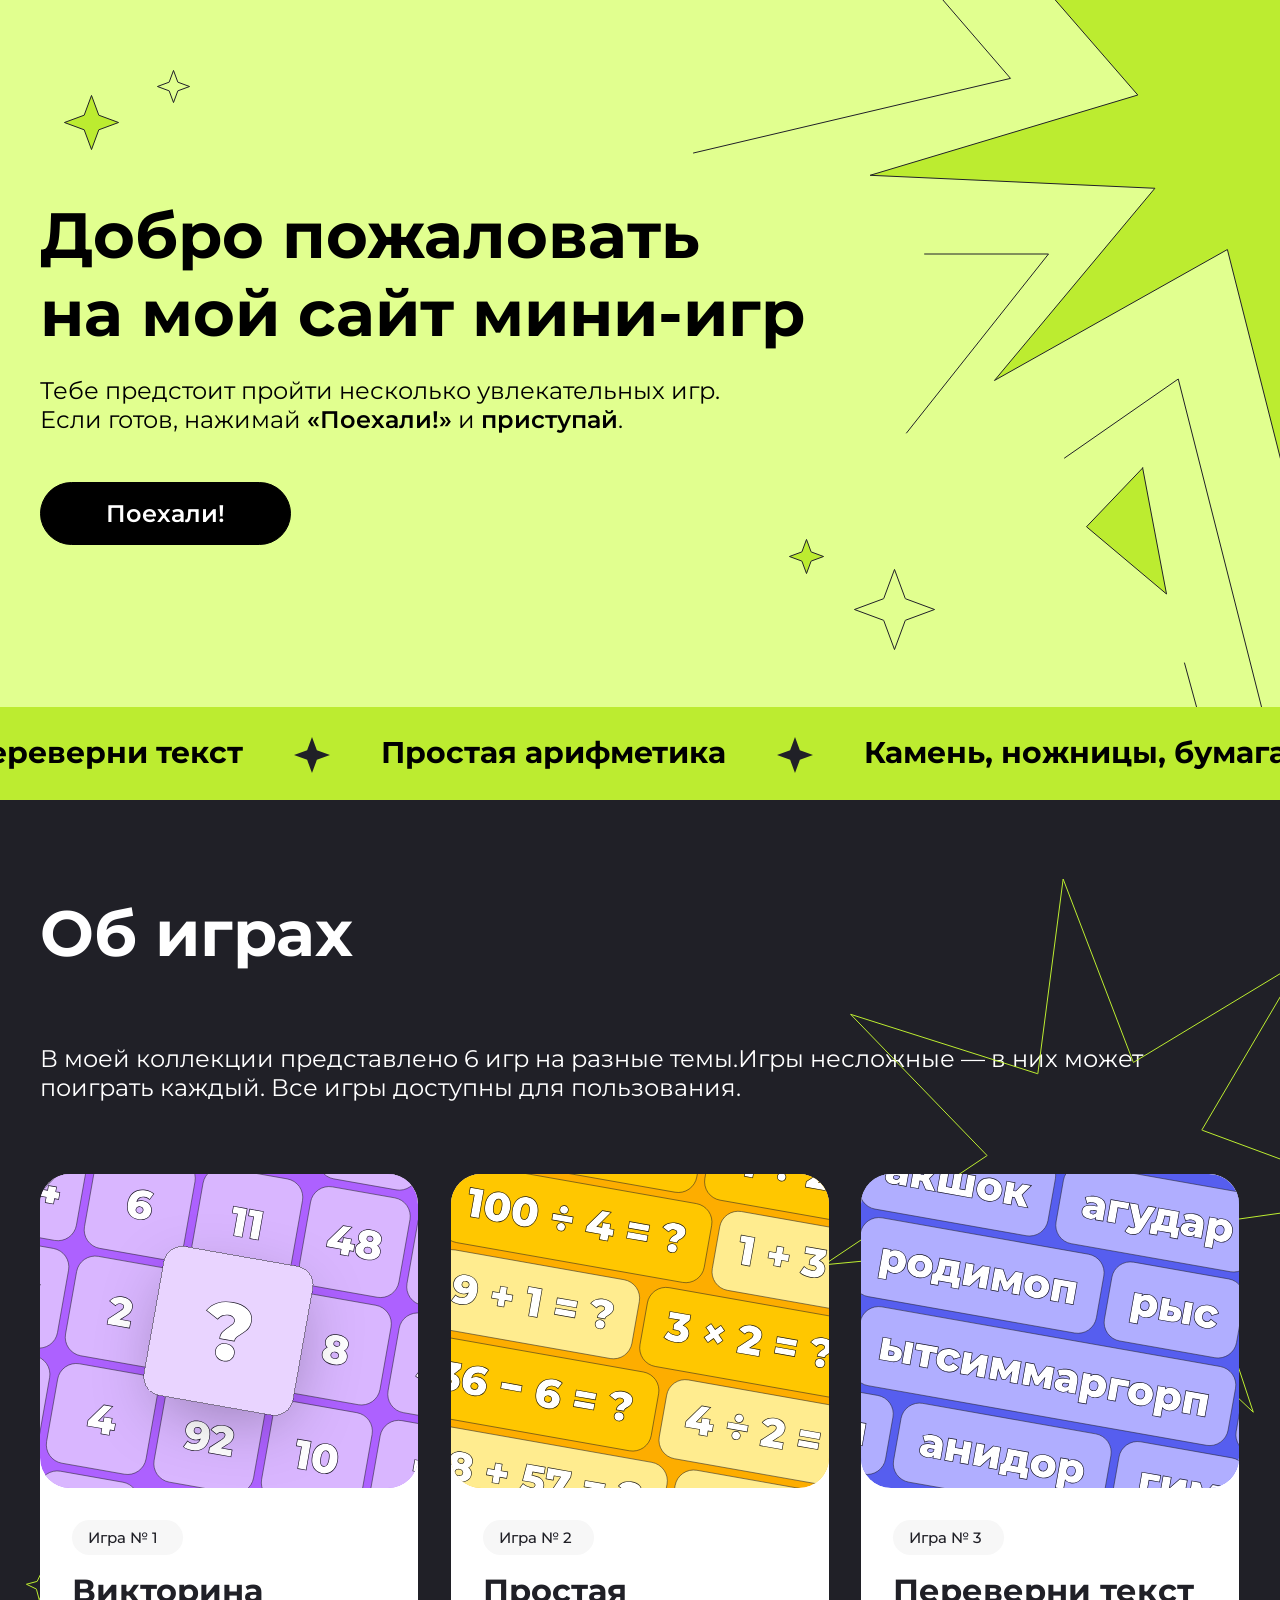
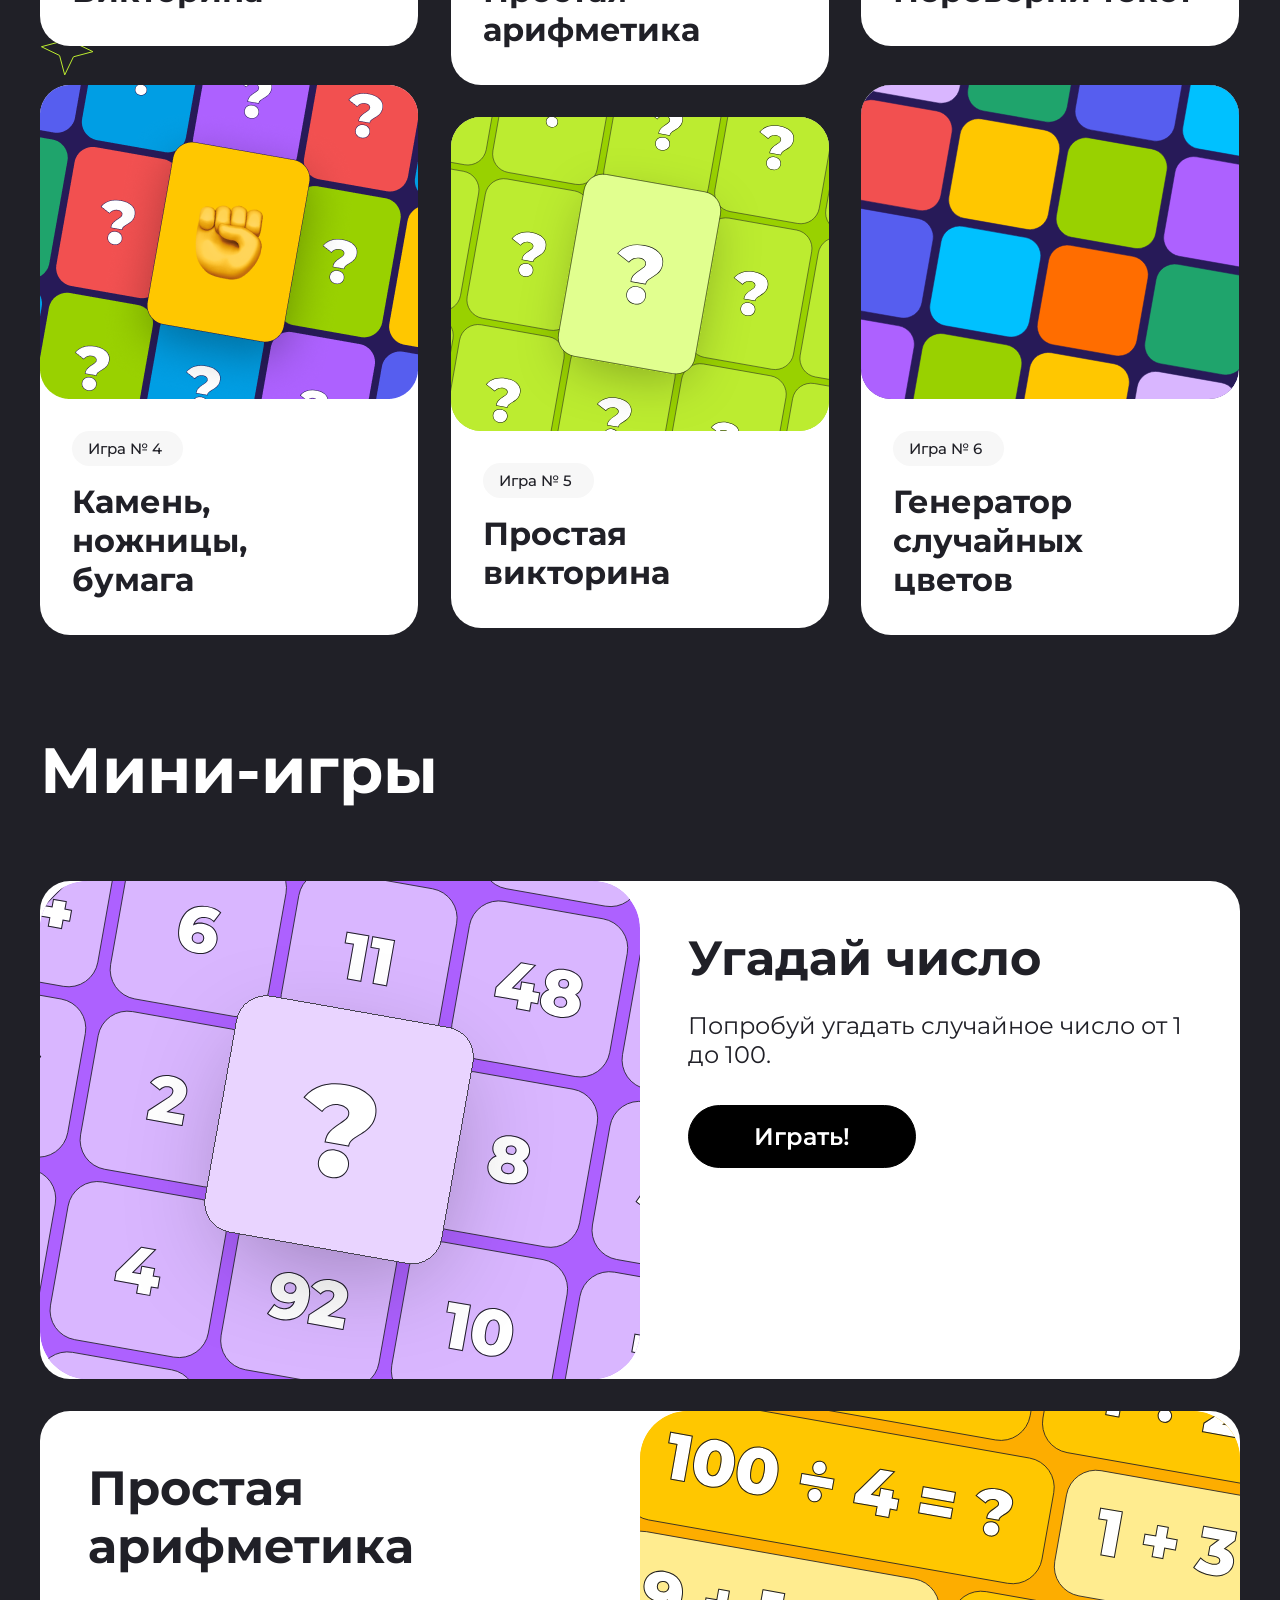
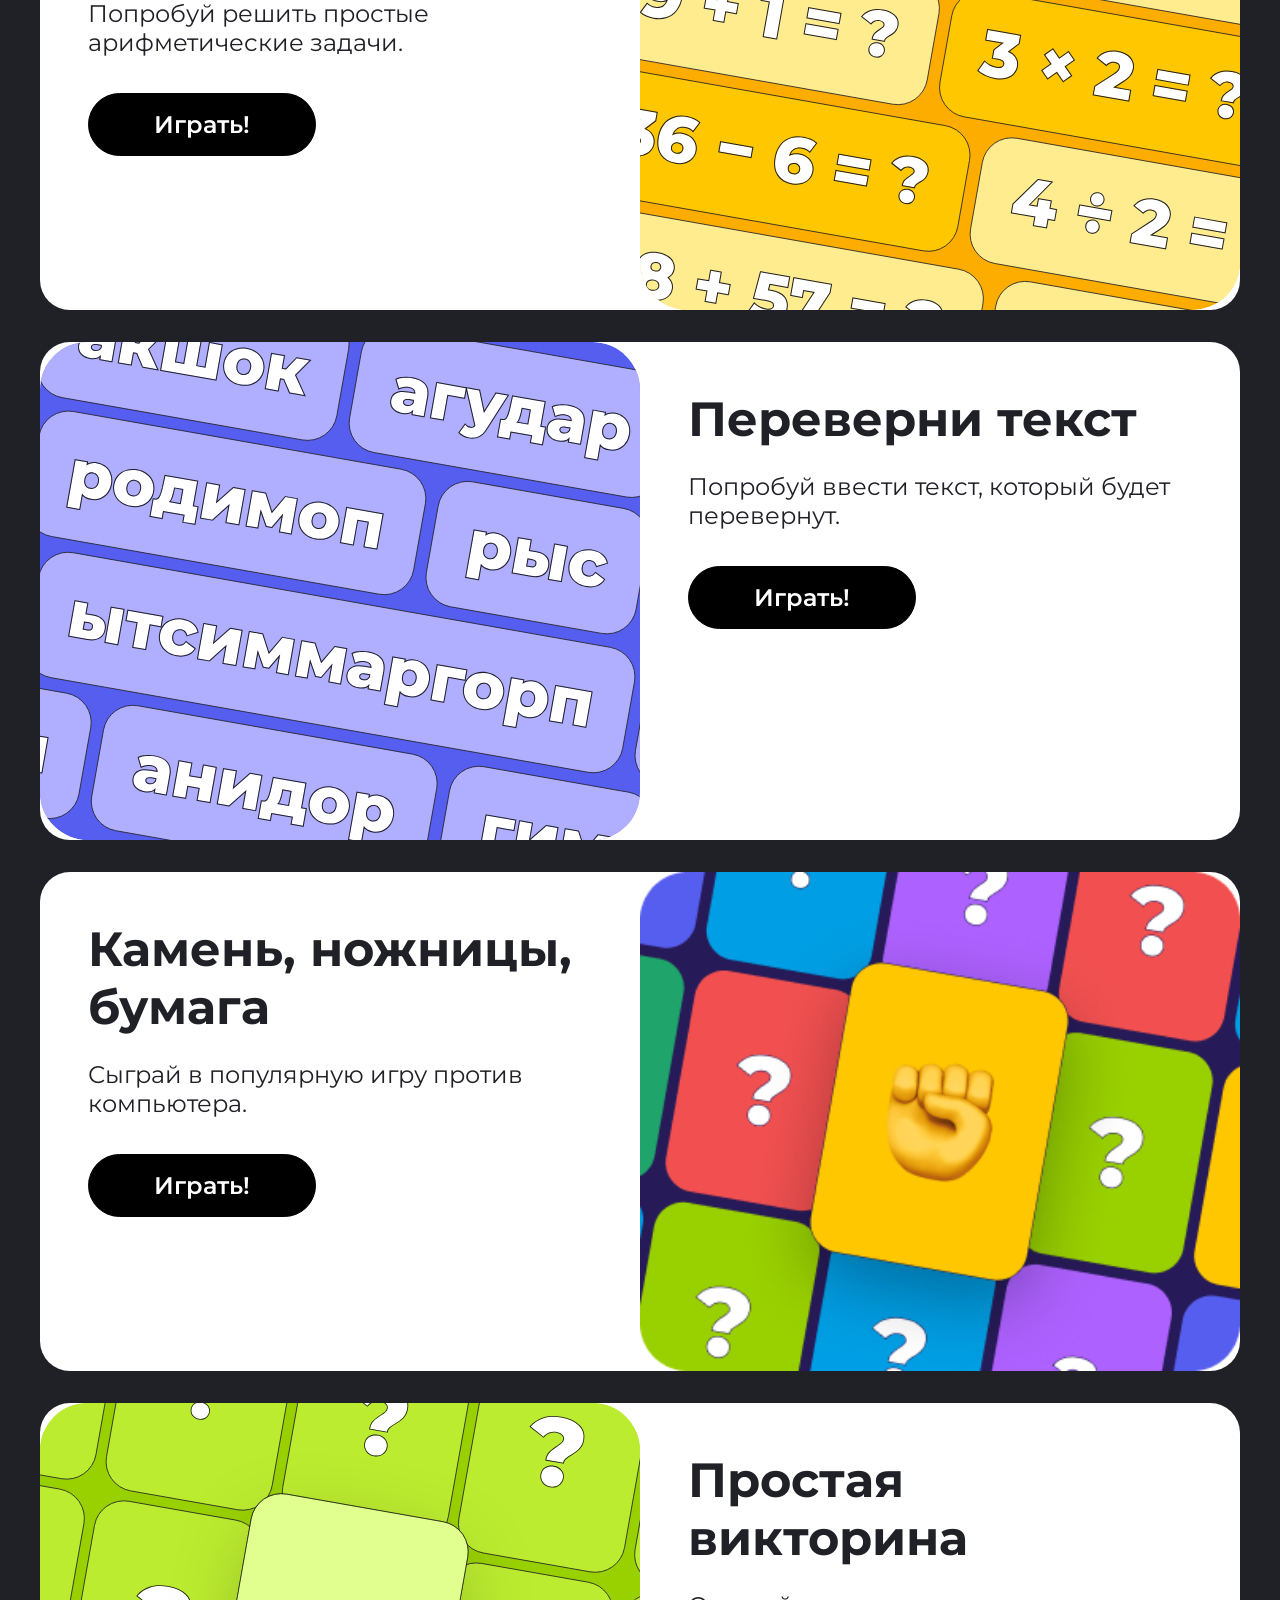
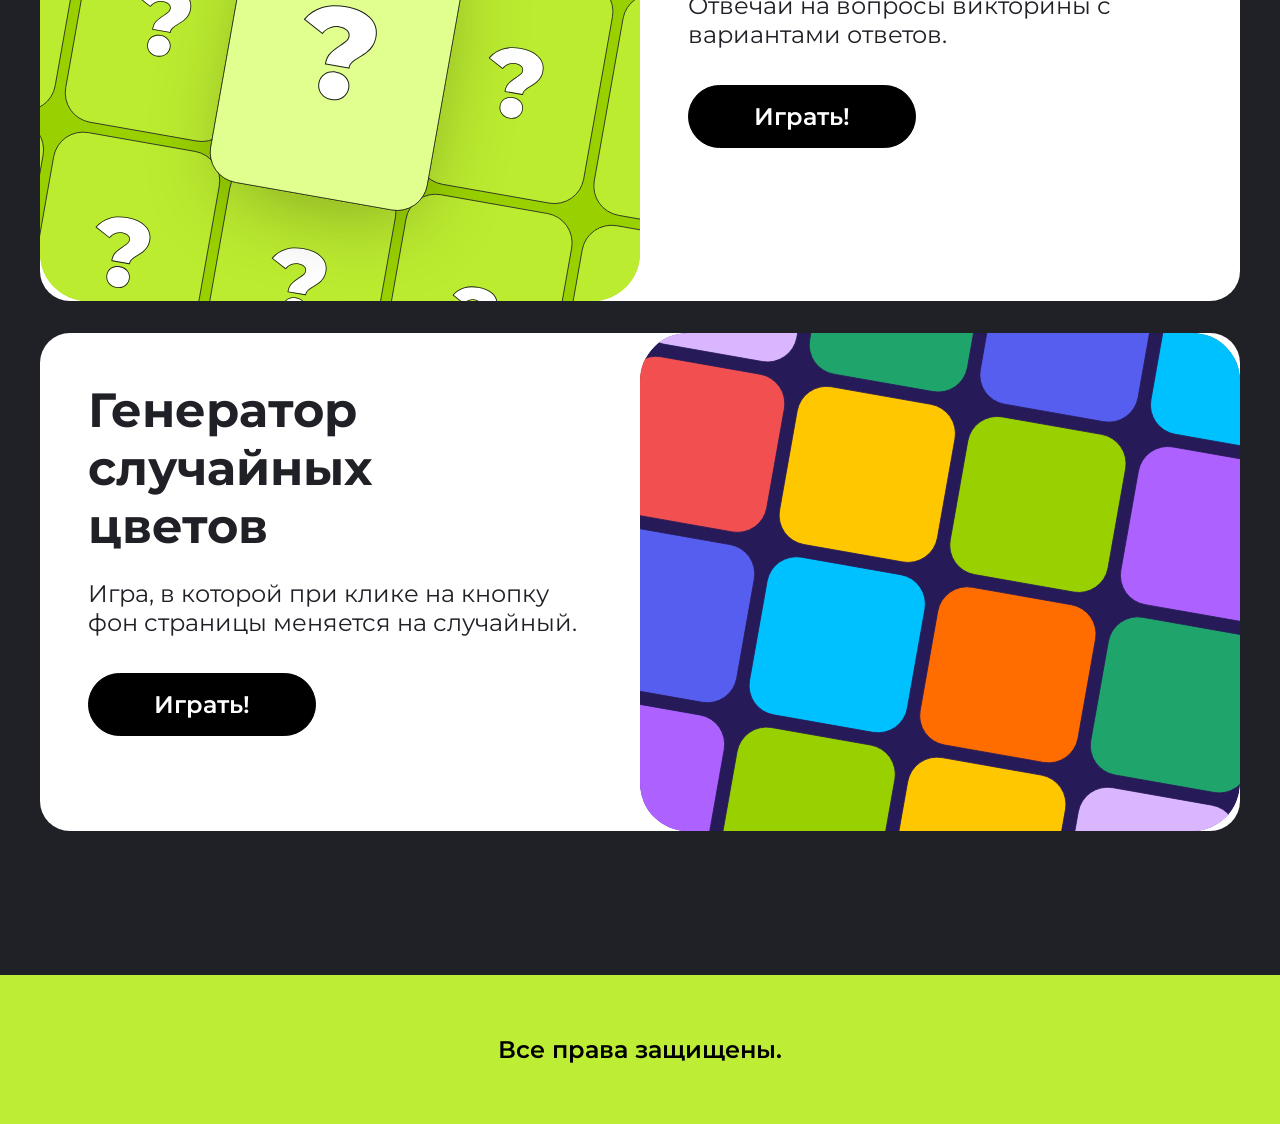
==== index.html @ 06494342 "Добавил изменения" ====
<!DOCTYPE html>
<html lang="ru">
<head>
    <meta charset="UTF-8">
    <meta name="viewport" content="width=device-width, initial-scale=1.0">
    <link rel="stylesheet" href="style.css">
    <link rel="preconnect" href="https://fonts.googleapis.com">
    <link rel="preconnect" href="https://fonts.gstatic.com" crossorigin>
    <link href="https://fonts.googleapis.com/css2?family=Montserrat:ital,wght@0,100..900;1,100..900&display=swap" rel="stylesheet">
    <title>mini-games</title>
</head>
<body>
    <header class="header center">
        <h1 class="header__title">Добро пожаловать <br>на мой сайт мини-игр</h1>
        <p class="header__subtitle">Тебе предстоит пройти несколько увлекательных игр. <br>Если готов, нажимай <span class="span600">«Поехали!»</span> и <span class="span600">приступай</span>.</p>
        <a href="#about-games-section" class="header__button">Поехали!</a>

         <div class="header__ticker">
            <span class="header__ticker-track">Викторина</span>
            <span class="header__ticker-track">угадай число</span>
            <span class="header__ticker-track">Переверни текст</span>
            <span class="header__ticker-track">Простая арифметика</span>
            <span class="header__ticker-track">Камень, ножницы, бумага</span>
            <span class="header__ticker-track">Генератор случайных цветов</span>
         </div>

        <div class="header__vectors">
            <img src="images/vector-0.svg" class="header__vector-0" alt="vectors">
            <img src="images/Star-2.svg" class="header__vector-2" alt="vectors">
            <img src="images/Star-5.svg" class="header__vector-5" alt="vectors">
            <img src="images/Star-4.svg" class="header__vector-4" alt="vectors">
            <img src="images/Star-3.svg" class="header__vector-3" alt="vectors">
            <img src="images/Vector-mob.svg" class="header__vector-mob" alt="vector">
        </div>
    </header>
    <section class="about-games center" id="about-games-section">
        <div class="about-games__intro">
            <h2 class="about-games__title">Об играх</h2>
            <p class="about-games__description">В моей коллекции представлено 6 игр на разные темы.Игры несложные — в них может поиграть каждый. Все игры доступны для пользования.</p>
        </div>
            <div class="about-games__grid">
        
            <a href="#game-1" class="about-games__item">
                <img src="images/game-1.svg" alt="Викторина">
                <h3 class="about-games__name">Викторина</h3>
                <p class="about-games__number">Игра № 1</p>
            </a>
            <a href="#game-2" class="about-games__item">
                <img src="images/game-2.svg" alt="Угадай число">
                <h3 class="about-games__name">Простая арифметика</h3>
                <p class="about-games__number">Игра № 2</p>
            </a>
            <a href="#game-3" class="about-games__item">
                <img src="images/game-3.svg" alt="Переверни текст">
                <h3 class="about-games__name">Переверни текст</h3>
                <p class="about-games__number">Игра № 3</p>
            </a>
            <a href="#game-4" class="about-games__item">
                <img src="images/game-4.png" alt="Простая арифметика">
                <h3 class="about-games__name">Камень,<br> ножницы,<br> бумага</h3>
                <p class="about-games__number">Игра № 4</p>
            </a>
            <a href="#game-5" class="about-games__item">
                <img src="images/game-5.svg" alt="Камень, ножницы, бумага">
                <h3 class="about-games__name">Простая <br>викторина</h3>
                <p class="about-games__number">Игра № 5</p>
            </a>
            <a href="#game-6" class="about-games__item">
                <img src="images/game-6.svg" alt="Генератор случайных цветов">
                <h3 class="about-games__name">Генератор случайных <br>цветов</h3>
                <p class="about-games__number">Игра № 6</p>
            </a>
        </div>
        <img src="images/Star-1.svg" class="about-games__vector-1" alt="vector">
        <img src="images/Star-12.svg" class="about-games__vector-12" alt="vector">
        <img src="images/Star-11.svg" class="about-games__vector-11" alt="vector">
    </section>
    <section class="mini-games center">
            <h2 class="mini-games__title">Мини-игры</h2>
            <div class="mini-games__container">
                <div class="mini-games__item" id="game-1">
                    <img src="images/game-1.svg" alt="угадай число" class="mini-games__img">
                    <div class="mini-games__info-block">
                        <h2 class="mini-games__name">Угадай число</h2>
                        <p class="mini-games__description">Попробуй угадать случайное число от 1 до 100.</p>
                        <a href="#" class="mini-games__link">Играть!</a>
                    </div>
                </div>
                <div class="mini-games__item" id="game-2">
                    <img src="images/game-2.svg" alt="Простая арифметика" class="mini-games__img">
                    <div class="mini-games__info-block">
                        <h2 class="mini-games__name">Простая арифметика</h2>
                        <p class="mini-games__description">Попробуй решить простые арифметические задачи.</p>
                        <a href="#" class="mini-games__link">Играть!</a>
                    </div>
                </div>
                <div class="mini-games__item" id="game-3">
                    <img src="images/game-3.svg" alt="Переверни текст" class="mini-games__img">
                    <div class="mini-games__info-block">
                        <h2 class="mini-games__name">Переверни текст</h2>
                        <p class="mini-games__description">Попробуй ввести текст, который будет перевернут.</p>
                        <a href="#" class="mini-games__link">Играть!</a>
                    </div>
                </div>
                <div class="mini-games__item" id="game-4">
                    <img src="images/game-4.png" alt="Камень, ножницы, бумага" class="mini-games__img">
                    <div class="mini-games__info-block">
                        <h2 class="mini-games__name">Камень, ножницы, бумага</h2>
                        <p class="mini-games__description">Сыграй в популярную игру против компьютера.</p>
                        <a href="#" class="mini-games__link">Играть!</a>
                    </div>
                </div>
                <div class="mini-games__item" id="game-5">
                    <img src="images/game-5.svg" alt="Простая викторина" class="mini-games__img">
                    <div class="mini-games__info-block">
                        <h2 class="mini-games__name">Простая викторина</h2>
                        <p class="mini-games__description">Отвечай на вопросы викторины с вариантами ответов.</p>
                        <a href="#" class="mini-games__link">Играть!</a>
                    </div>
                </div>
                <div class="mini-games__item" id="game-6">
                    <img src="images/game-6.svg" alt="Генератор случайных цветов" class="mini-games__img">
                    <div class="mini-games__info-block">
                        <h2 class="mini-games__name">Генератор случайных <br>цветов</h2>
                        <p class="mini-games__description">Игра, в которой при клике на кнопку фон страницы меняется на случайный.</p>
                        <a href="#" class="mini-games__link">Играть!</a>
                    </div>
                </div>
            </div>
    </section>
    <footer class="footer">  
        <p class="footer__copyright">Все права защищены.</p>
    </footer>
    <script src="hw-3.js"></script>
</body>
</html>
---- style.css ----
* {
  margin: 0;
  padding: 0;
  box-sizing: border-box;
}

html {
  scroll-behavior: smooth;
}

body {
  font-family: "Montserrat", sans-serif;
}

.span600 {
  font-weight: 600;
}

.center {
  padding-left: calc(50% - 600px);
  padding-right: calc(50% - 600px);
}

.header {
  background-color: #E1FF8F;
  position: relative;
  z-index: 0;
  height: 800px;
}
.header__title {
  font-size: 64px;
  font-weight: 700;
  padding-top: 196px;
}
.header__subtitle {
  font-size: 24px;
  font-weight: 400;
  padding-top: 24px;
}
.header__button {
  display: inline-block;
  background-color: #000000;
  color: #FFFFFF;
  font-size: 24px;
  font-weight: 600;
  padding: 16px 65px;
  border: #000000 solid 1px;
  border-radius: 60px;
  margin-top: 48px;
  margin-bottom: 156px;
  text-decoration: none;
  transition: all 0.3s ease;
}
.header__button:hover {
  background-color: #FFFFFF;
  color: #000000;
  cursor: pointer;
  border: 1px solid #000000;
}
.header__ticker {
  background-color: #BCEC30;
  width: 100%;
  display: flex;
  gap: 51px;
  flex-direction: row;
  justify-content: center;
  flex-wrap: nowrap;
  overflow: hidden;
  align-items: center;
  z-index: 2;
  position: absolute;
  bottom: 0;
  right: 0;
  left: 0;
}
.header__ticker-track {
  font-weight: 700;
  font-size: 30px;
  white-space: nowrap;
  align-items: center;
  padding-top: 27px;
  padding-bottom: 27px;
}
.header__ticker-track::after {
  content: "";
  display: inline-block;
  width: 36px;
  height: 36px;
  background: url(images/Star.svg) no-repeat;
  margin-left: 51px;
  vertical-align: middle;
}
.header__vector-0 {
  position: absolute;
  top: 0;
  right: 0;
  z-index: 1;
}
.header__vector-4 {
  position: absolute;
  top: 568px;
  right: 344px;
}
.header__vector-5 {
  position: absolute;
  top: 538px;
  right: 455px;
}
.header__vector-2 {
  position: absolute;
  top: 94px;
  left: 63px;
}
.header__vector-3 {
  position: absolute;
  top: 69px;
  left: 156px;
}
.header__vector-mob {
  display: none;
}

.about-games {
  background-color: #202027;
  padding-bottom: 96px;
  padding-top: 94px;
  position: relative;
  z-index: 1;
}
.about-games__intro {
  max-width: 1200px;
  margin: 0 auto;
}
.about-games__title {
  color: #FFFFFF;
  font-size: 64px;
  font-weight: 700;
  margin-bottom: 72px;
}
.about-games__description {
  font-size: 24px;
  font-weight: 400;
  color: #FFFFFF;
  margin-bottom: 72px;
}
.about-games__grid {
  display: grid;
  grid-template-columns: repeat(auto-fit, minmax(378px, 1fr));
  -moz-column-gap: 32px;
       column-gap: 32px;
  align-items: start;
  position: relative;
  z-index: 2;
  max-width: 1200px;
  margin: 0 auto;
}
.about-games__item {
  max-width: 378px;
  display: flex;
  gap: 16px;
  flex-direction: column;
  background-color: #FFFFFF;
  border-radius: 30px;
  transition: transform 0.3s ease, box-shadow 0.3s ease;
  text-decoration: none;
}
.about-games__item:hover {
  cursor: pointer;
  transform: scale(1.05);
  box-shadow: 0 10px 25px rgba(0, 0, 0, 0.15);
}
.about-games__item:nth-child(5) {
  margin-top: 32px;
}
.about-games__name {
  color: #202027;
  font-size: 32px;
  font-weight: 700;
  margin-bottom: 36px;
  order: 2;
  margin-left: 32px;
}
.about-games__number {
  color: #202027;
  display: inline-block;
  max-width: 111px;
  background-color: #F7F7F7;
  border-radius: 52px;
  font-size: 15px;
  font-weight: 500;
  padding: 8px 16px;
  margin-top: 16px;
  margin-left: 32px;
  margin-right: 32px;
  order: 1;
}
.about-games__vector-1 {
  position: absolute;
  top: 77px;
  right: 0;
  z-index: 1;
}
.about-games__vector-12 {
  position: absolute;
  top: 822px;
  left: 40px;
  z-index: 1;
}
.about-games__vector-11 {
  position: absolute;
  top: 770px;
  left: 25px;
  z-index: 1;
}

.mini-games {
  background-color: #202027;
  padding-bottom: 144px;
}
.mini-games__container {
  display: flex;
  flex-direction: column;
  gap: 32px;
}
.mini-games__title {
  color: #FFFFFF;
  font-size: 64px;
  font-weight: 700;
  padding-bottom: 72px;
}
.mini-games__item {
  display: flex;
  flex-direction: row;
  background-color: #FFFFFF;
  border-radius: 30px;
}
.mini-games__item:nth-child(2n) {
  flex-direction: row-reverse;
}
.mini-games__info-block {
  margin: 0 auto;
  width: 504px;
}
.mini-games__img {
  width: 600px;
}
.mini-games__name {
  font-size: 48px;
  font-weight: 700;
  color: #202027;
  padding-top: 48px;
}
.mini-games__description {
  font-size: 24px;
  font-weight: 400;
  color: #202027;
  padding-top: 24px;
  padding-bottom: 36px;
}
.mini-games__link {
  display: inline-block;
  background-color: #000000;
  color: #FFFFFF;
  font-size: 24px;
  font-weight: 600;
  padding: 16px 65px;
  border: #000000 solid 1px;
  border-radius: 60px;
  text-decoration: none;
  transition: all 0.3s ease;
}
.mini-games__link:hover {
  background-color: #FFFFFF;
  color: #000000;
  cursor: pointer;
  border: 1px solid #000000;
}

.footer {
  background-color: #BDED35;
}
.footer__copyright {
  font-size: 24px;
  font-weight: 600;
  color: #000000;
  padding: 60px 0;
  text-align: center;
}

@media (max-width: 768px) {
  .center {
    padding-left: calc(50% - 376px);
    padding-right: calc(50% - 376px);
  }
  .header {
    height: 700px;
    display: flex;
    flex-direction: column;
    justify-content: center;
    align-items: center;
  }
  .header__title {
    font-size: 40px;
    width: 262px;
    text-align: center;
    padding-top: 147px;
  }
  .header__subtitle {
    font-size: 16px;
    font-weight: 400;
    width: 296px;
    text-align: center;
  }
  .header__subtitle br {
    display: none;
  }
  .header__button {
    font-size: 16px;
    padding: 16px 103px;
    margin-top: 36px;
  }
  .header__vector-0 {
    display: none;
  }
  .header__vector-2 {
    width: 35px;
    height: 35px;
    top: 97px;
    left: 38px;
  }
  .header__vector-3 {
    width: 21px;
    height: 21px;
    top: 64px;
    left: 91px;
  }
  .header__vector-4 {
    width: 39px;
    height: 41px;
    top: 580px;
    right: 34px;
  }
  .header__vector-5 {
    width: 18px;
    height: 18px;
    top: 557px;
    right: 86px;
  }
  .header__vector-mob {
    top: 0;
    right: 0;
  }
  .header__ticker {
    gap: 27px;
  }
  .header__ticker-track {
    font-size: 16px;
    padding-top: 16px;
    padding-bottom: 16px;
  }
  .header__ticker-track::after {
    content: "";
    display: inline-block;
    width: 19px;
    height: 19px;
    background: url(images/star-mb.svg) no-repeat;
    margin-left: 27px;
    vertical-align: middle;
  }
  .about-games {
    display: none;
  }
  .mini-games__title {
    font-size: 40px;
    padding-top: 48px;
    padding-bottom: 48px;
    padding-left: 16px;
  }
  .mini-games__container {
    padding-left: 16px;
  }
  .mini-games__item {
    max-width: 343px;
    display: flex;
    flex-direction: column;
    align-items: center;
    gap: 24px;
  }
  .mini-games__item:nth-child(2n) {
    flex-direction: column;
  }
  .mini-games__info-block {
    width: 284px;
  }
  .mini-games__img {
    flex: none;
    width: 343px;
  }
  .mini-games__name {
    font-size: 32px;
    padding-top: 29px;
    font-weight: 700;
  }
  .mini-games__description {
    font-size: 16px;
    padding-top: 16px;
    padding-bottom: 32px;
  }
  .mini-games__link {
    padding: 16px 110px;
    font-size: 16px;
    font-weight: 600;
    margin-bottom: 32px;
  }
  .footer__copyright {
    font-size: 16px;
    padding: 40px 0;
  }
}/*# sourceMappingURL=style.css.map */
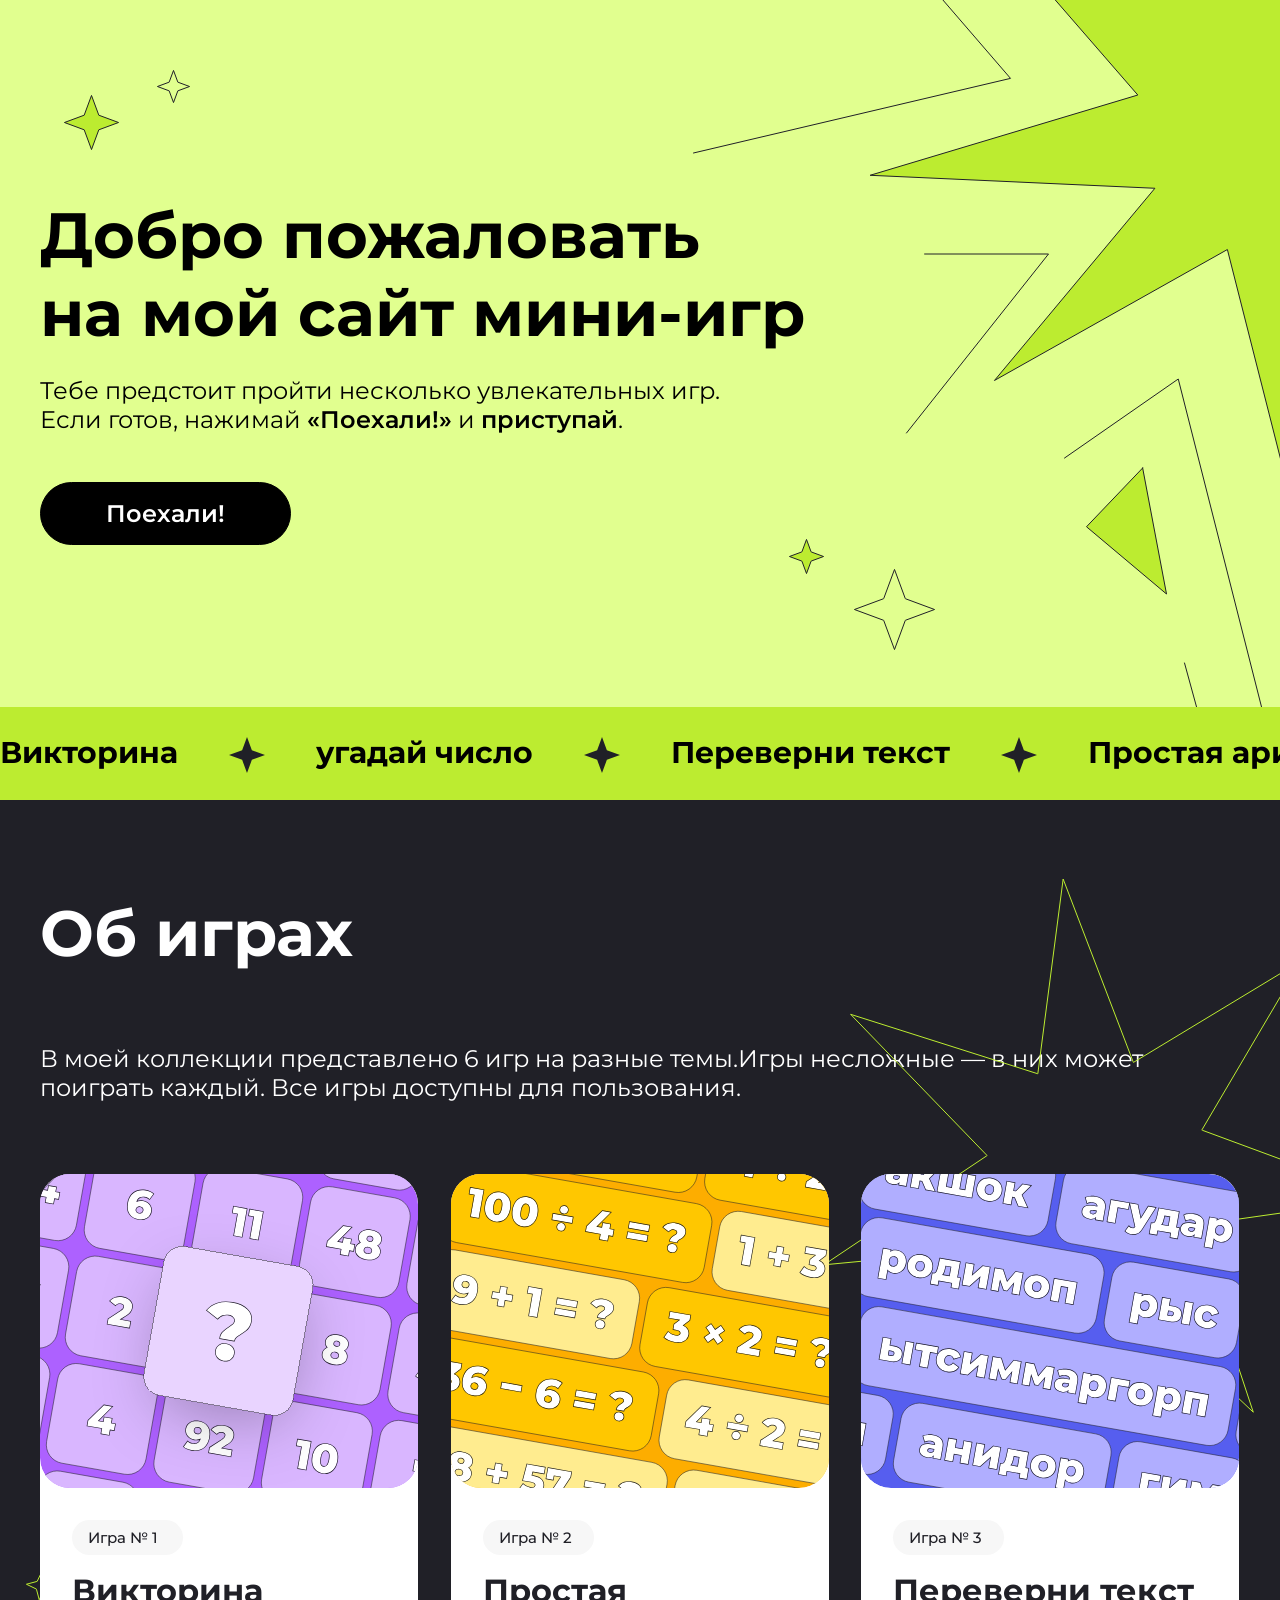
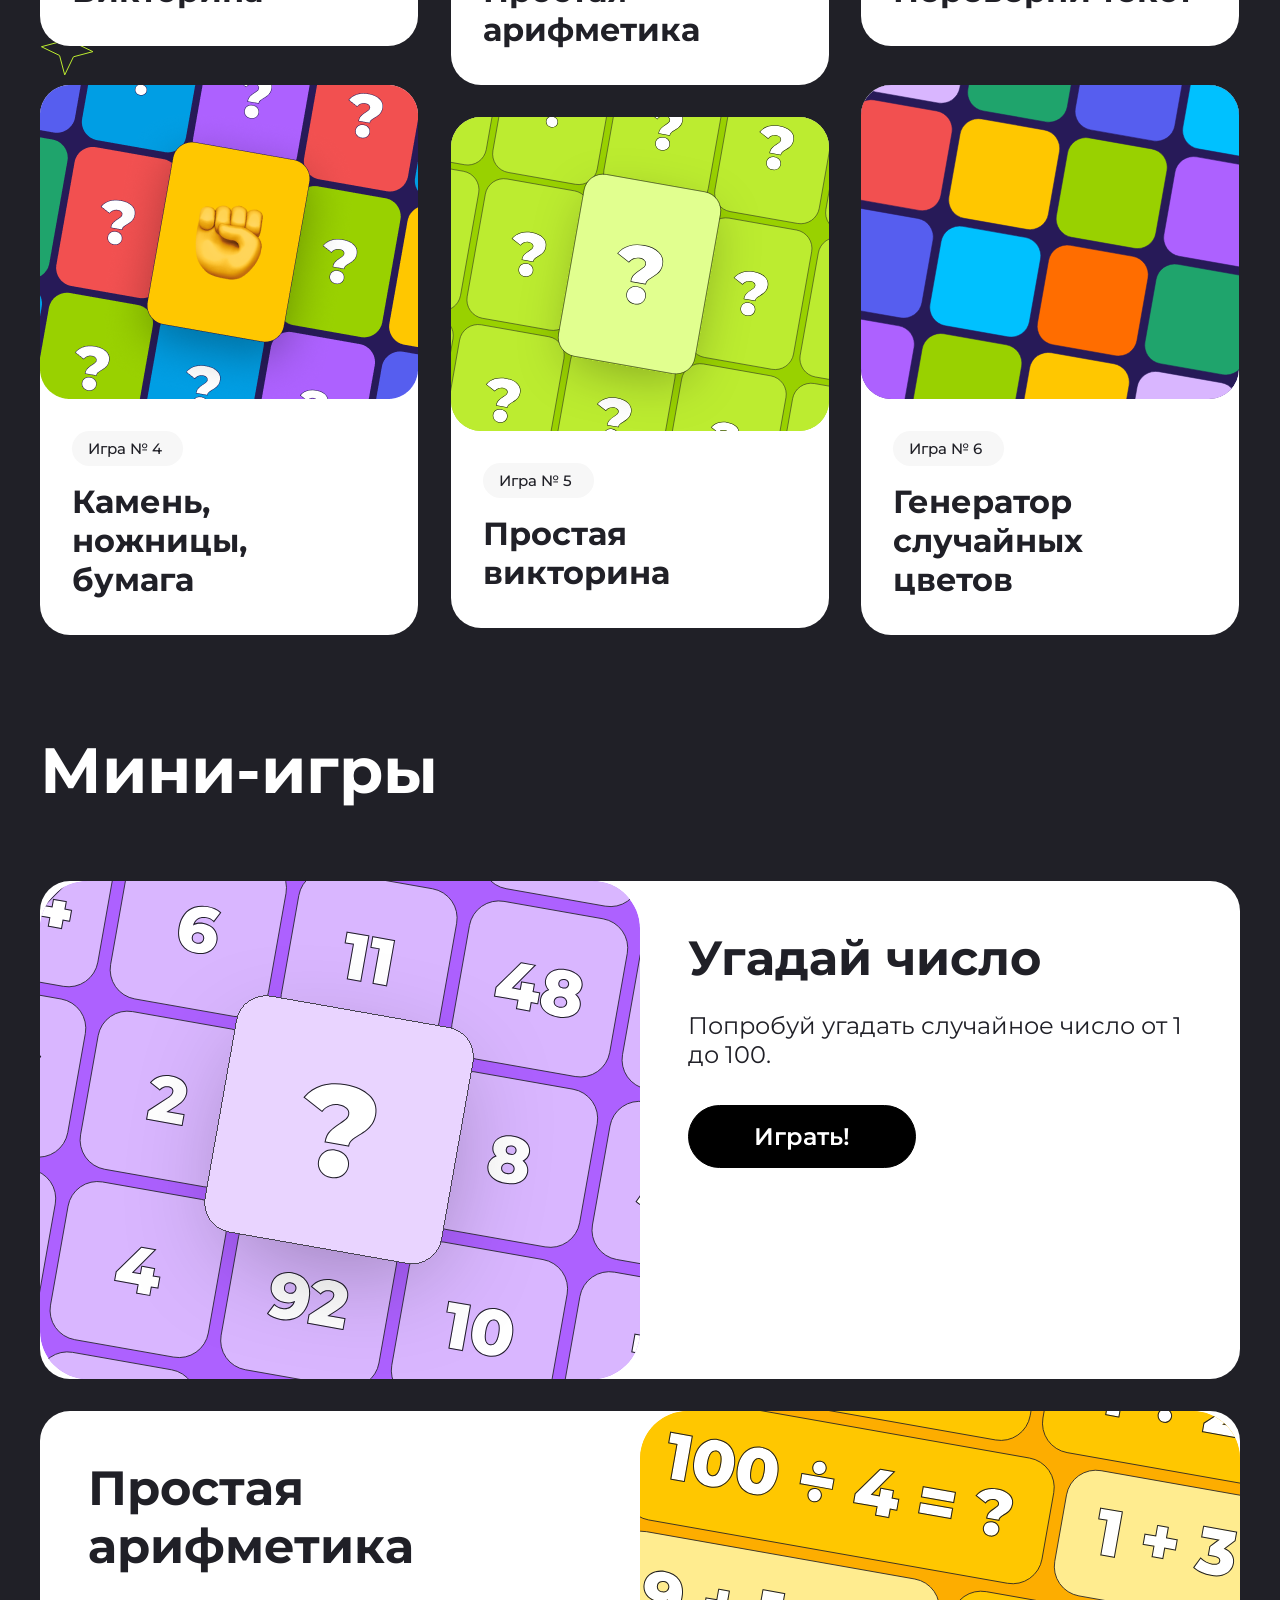
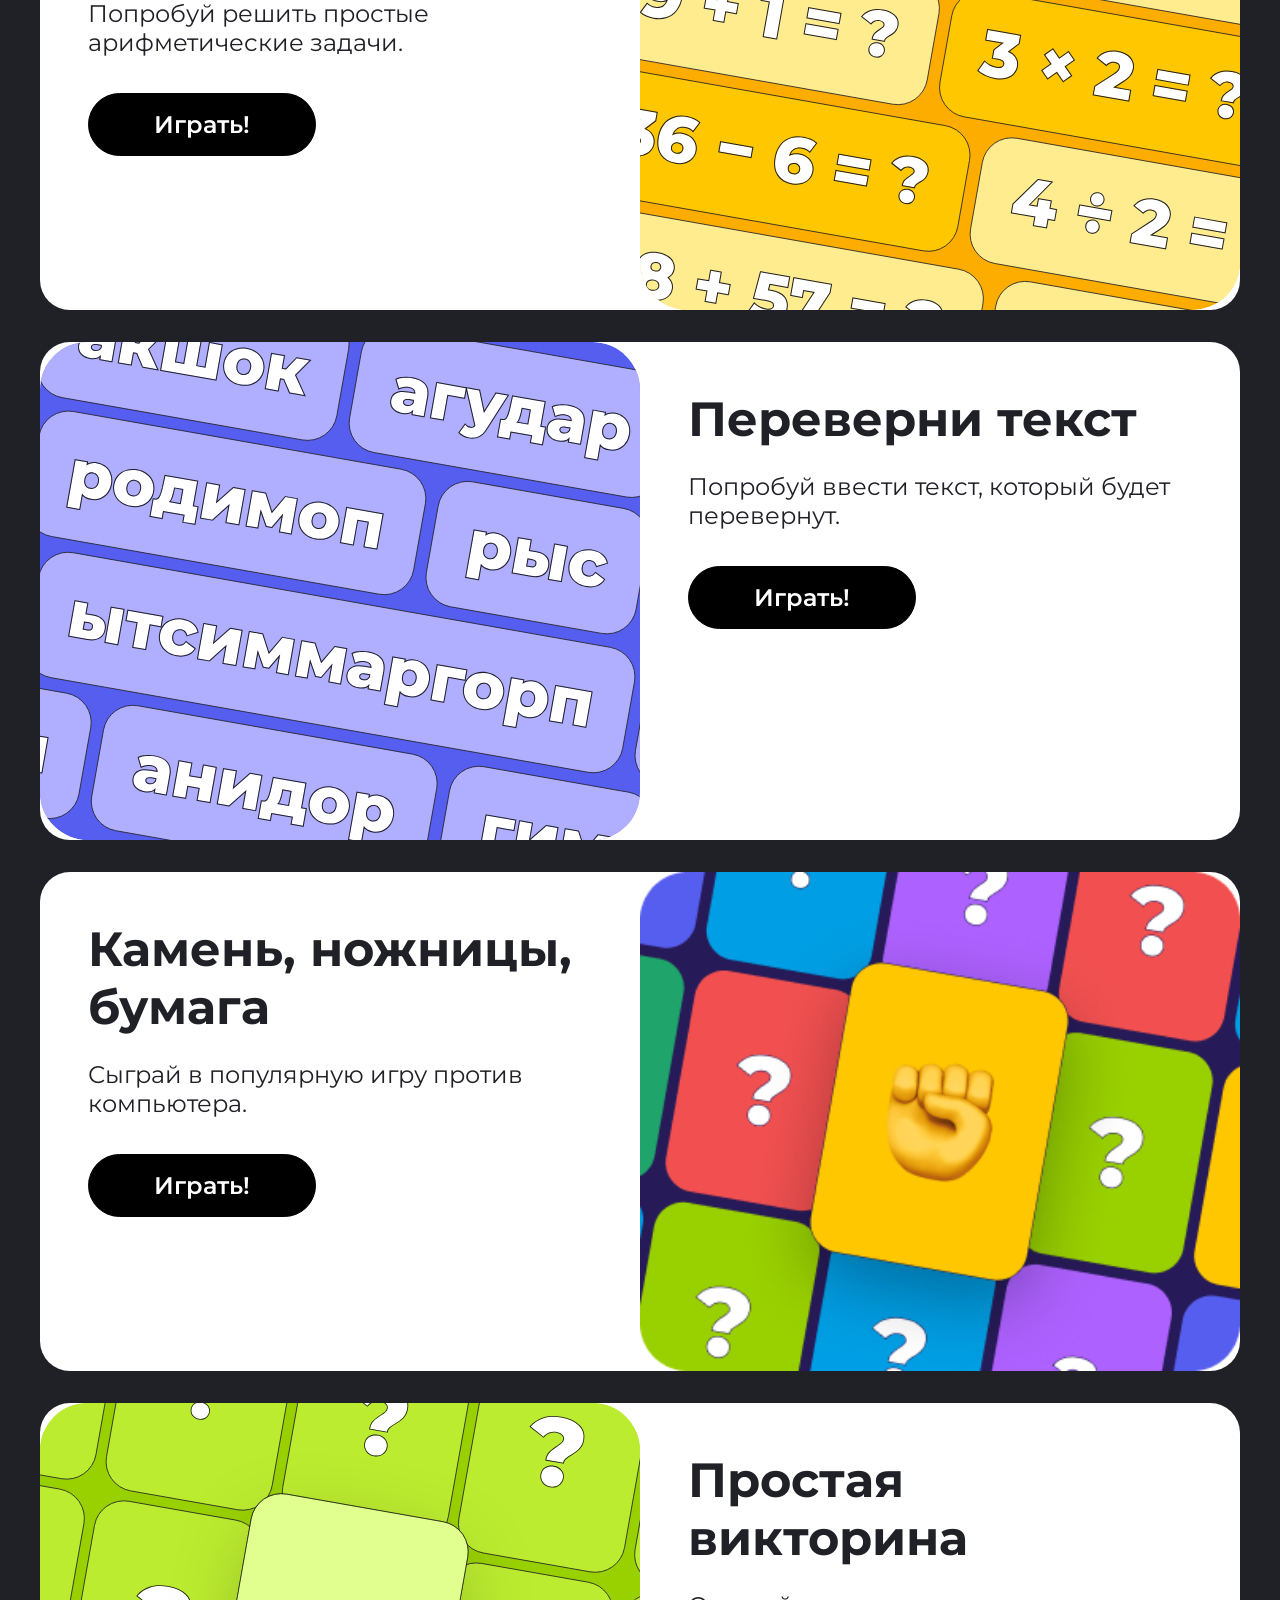
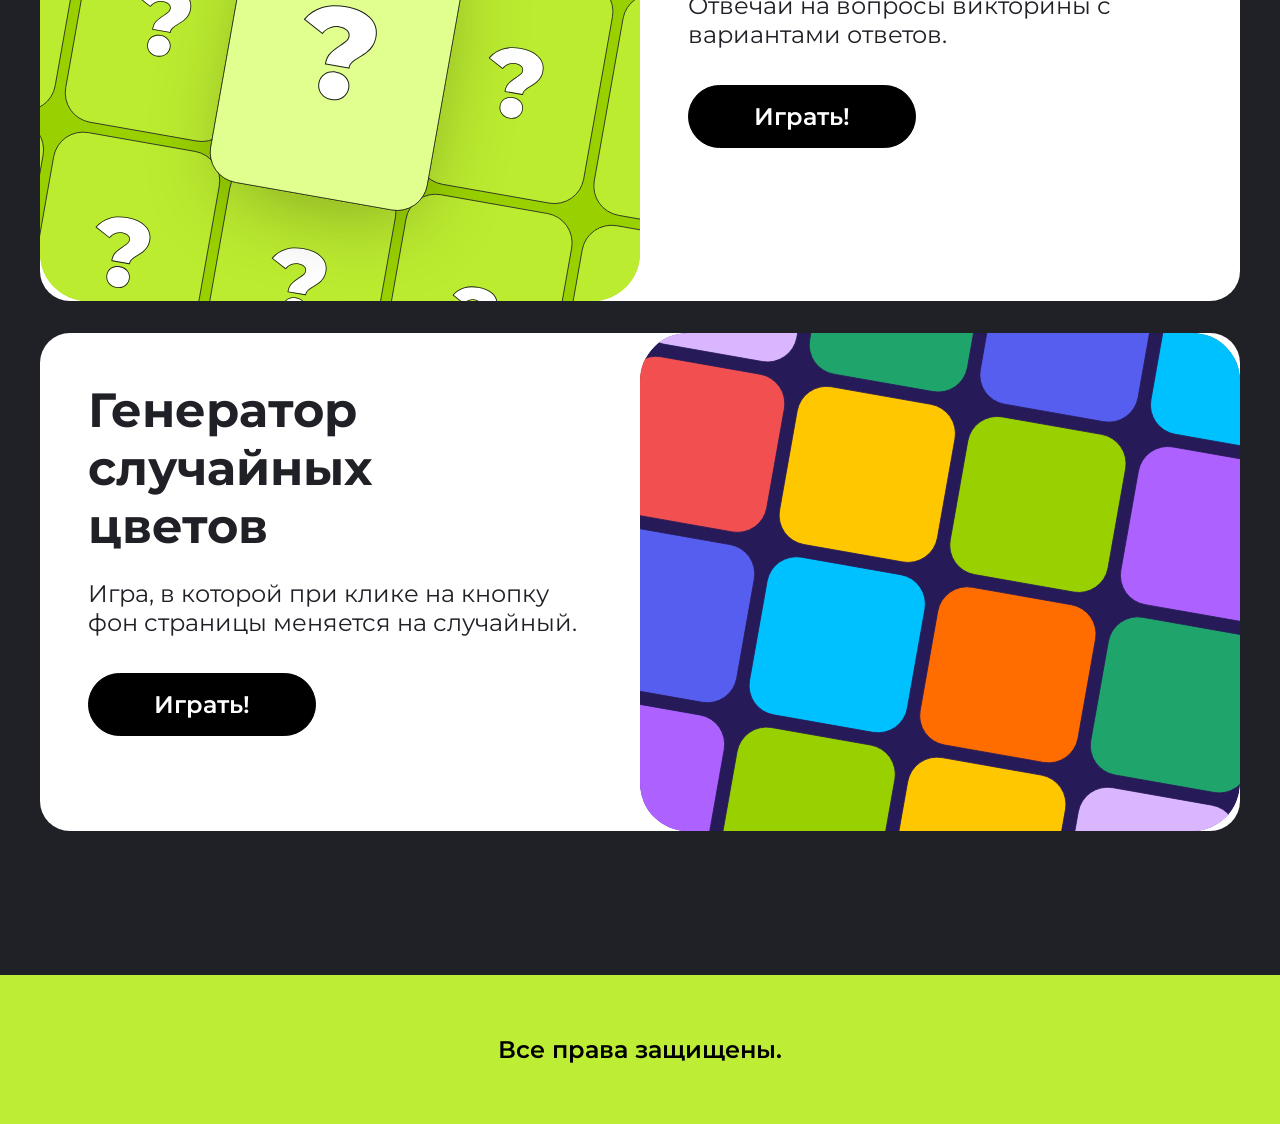
==== commit 83c0a11c: "Правки по ревью наставника" ====
--- a/index.html
+++ b/index.html
@@ -16,121 +16,156 @@
         <a href="#about-games-section" class="header__button">Поехали!</a>
 
          <div class="header__ticker">
-            <span class="header__ticker-track">Викторина</span>
-            <span class="header__ticker-track">угадай число</span>
-            <span class="header__ticker-track">Переверни текст</span>
-            <span class="header__ticker-track">Простая арифметика</span>
-            <span class="header__ticker-track">Камень, ножницы, бумага</span>
-            <span class="header__ticker-track">Генератор случайных цветов</span>
+            <div class="header__ticker-line">
+                <span class="header__ticker-track">Викторина</span>
+                <span class="header__ticker-track">угадай число</span>
+                <span class="header__ticker-track">Переверни текст</span>
+                <span class="header__ticker-track">Простая арифметика</span>
+                <span class="header__ticker-track">Камень, ножницы, бумага</span>
+                <span class="header__ticker-track">Генератор случайных цветов</span>
+
+                <span class="header__ticker-track" aria-hidden="true">Викторина</span>
+                <span class="header__ticker-track" aria-hidden="true">угадай число</span>
+                <span class="header__ticker-track" aria-hidden="true">Переверни текст</span>
+                <span class="header__ticker-track" aria-hidden="true">Простая арифметика</span>
+                <span class="header__ticker-track" aria-hidden="true">Камень, ножницы, бумага</span>
+                <span class="header__ticker-track" aria-hidden="true">Генератор случайных цветов</span>
+            </div>
          </div>
 
         <div class="header__vectors">
-            <img src="images/vector-0.svg" class="header__vector-0" alt="vectors">
-            <img src="images/Star-2.svg" class="header__vector-2" alt="vectors">
-            <img src="images/Star-5.svg" class="header__vector-5" alt="vectors">
-            <img src="images/Star-4.svg" class="header__vector-4" alt="vectors">
-            <img src="images/Star-3.svg" class="header__vector-3" alt="vectors">
-            <img src="images/Vector-mob.svg" class="header__vector-mob" alt="vector">
+            <img src="images/vector-0.svg" class="header__vector-0" alt="">
+            <img src="images/Star-2.svg" class="header__vector-2" alt="">
+            <img src="images/Star-5.svg" class="header__vector-5" alt="">
+            <img src="images/Star-4.svg" class="header__vector-4" alt="">
+            <img src="images/Star-3.svg" class="header__vector-3" alt="">
+            <img src="images/Vector-mob.svg" class="header__vector-mob" alt="">
         </div>
     </header>
+    <main>
     <section class="about-games center" id="about-games-section">
         <div class="about-games__intro">
             <h2 class="about-games__title">Об играх</h2>
             <p class="about-games__description">В моей коллекции представлено 6 игр на разные темы.Игры несложные — в них может поиграть каждый. Все игры доступны для пользования.</p>
         </div>
-            <div class="about-games__grid">
-        
-            <a href="#game-1" class="about-games__item">
-                <img src="images/game-1.svg" alt="Викторина">
-                <h3 class="about-games__name">Викторина</h3>
-                <p class="about-games__number">Игра № 1</p>
-            </a>
-            <a href="#game-2" class="about-games__item">
-                <img src="images/game-2.svg" alt="Угадай число">
-                <h3 class="about-games__name">Простая арифметика</h3>
-                <p class="about-games__number">Игра № 2</p>
-            </a>
-            <a href="#game-3" class="about-games__item">
-                <img src="images/game-3.svg" alt="Переверни текст">
-                <h3 class="about-games__name">Переверни текст</h3>
-                <p class="about-games__number">Игра № 3</p>
-            </a>
-            <a href="#game-4" class="about-games__item">
-                <img src="images/game-4.png" alt="Простая арифметика">
-                <h3 class="about-games__name">Камень,<br> ножницы,<br> бумага</h3>
-                <p class="about-games__number">Игра № 4</p>
-            </a>
-            <a href="#game-5" class="about-games__item">
-                <img src="images/game-5.svg" alt="Камень, ножницы, бумага">
-                <h3 class="about-games__name">Простая <br>викторина</h3>
-                <p class="about-games__number">Игра № 5</p>
-            </a>
-            <a href="#game-6" class="about-games__item">
-                <img src="images/game-6.svg" alt="Генератор случайных цветов">
-                <h3 class="about-games__name">Генератор случайных <br>цветов</h3>
-                <p class="about-games__number">Игра № 6</p>
-            </a>
-        </div>
-        <img src="images/Star-1.svg" class="about-games__vector-1" alt="vector">
-        <img src="images/Star-12.svg" class="about-games__vector-12" alt="vector">
-        <img src="images/Star-11.svg" class="about-games__vector-11" alt="vector">
+            <ul class="about-games__grid">
+
+            <li class="about-games__cell">
+                <a href="#game-1" class="about-games__item">
+                    <img src="images/game-1.svg" alt="Викторина">
+                    <h3 class="about-games__name">Викторина</h3>
+                    <p class="about-games__number">Игра № 1</p>
+                </a>
+            </li>
+            <li class="about-games__cell">
+                <a href="#game-2" class="about-games__item">
+                    <img src="images/game-2.svg" alt="Простая арифметика">
+                    <h3 class="about-games__name">Простая арифметика</h3>
+                    <p class="about-games__number">Игра № 2</p>
+                </a>
+            </li>
+            <li class="about-games__cell">
+                <a href="#game-3" class="about-games__item">
+                    <img src="images/game-3.svg" alt="Переверни текст">
+                    <h3 class="about-games__name">Переверни текст</h3>
+                    <p class="about-games__number">Игра № 3</p>
+                </a>
+            </li>
+            <li class="about-games__cell">
+                <a href="#game-4" class="about-games__item">
+                    <img src="images/game-4.png" alt="Камень, ножницы, бумага">
+                    <h3 class="about-games__name">Камень,<br> ножницы,<br> бумага</h3>
+                    <p class="about-games__number">Игра № 4</p>
+                </a>
+            </li>
+            <li class="about-games__cell">
+                <a href="#game-5" class="about-games__item">
+                    <img src="images/game-5.svg" alt="Простая викторина">
+                    <h3 class="about-games__name">Простая <br>викторина</h3>
+                    <p class="about-games__number">Игра № 5</p>
+                </a>
+            </li>
+            <li class="about-games__cell">
+                <a href="#game-6" class="about-games__item">
+                    <img src="images/game-6.svg" alt="Генератор случайных цветов">
+                    <h3 class="about-games__name">Генератор случайных <br>цветов</h3>
+                    <p class="about-games__number">Игра № 6</p>
+                </a>
+            </li>
+        </ul>
+        <img src="images/Star-1.svg" class="about-games__vector-1" alt="">
+        <img src="images/Star-12.svg" class="about-games__vector-12" alt="">
+        <img src="images/Star-11.svg" class="about-games__vector-11" alt="">
     </section>
     <section class="mini-games center">
             <h2 class="mini-games__title">Мини-игры</h2>
-            <div class="mini-games__container">
-                <div class="mini-games__item" id="game-1">
-                    <img src="images/game-1.svg" alt="угадай число" class="mini-games__img">
-                    <div class="mini-games__info-block">
-                        <h2 class="mini-games__name">Угадай число</h2>
-                        <p class="mini-games__description">Попробуй угадать случайное число от 1 до 100.</p>
-                        <a href="#" class="mini-games__link">Играть!</a>
-                    </div>
-                </div>
-                <div class="mini-games__item" id="game-2">
-                    <img src="images/game-2.svg" alt="Простая арифметика" class="mini-games__img">
-                    <div class="mini-games__info-block">
-                        <h2 class="mini-games__name">Простая арифметика</h2>
-                        <p class="mini-games__description">Попробуй решить простые арифметические задачи.</p>
-                        <a href="#" class="mini-games__link">Играть!</a>
-                    </div>
-                </div>
-                <div class="mini-games__item" id="game-3">
-                    <img src="images/game-3.svg" alt="Переверни текст" class="mini-games__img">
-                    <div class="mini-games__info-block">
-                        <h2 class="mini-games__name">Переверни текст</h2>
-                        <p class="mini-games__description">Попробуй ввести текст, который будет перевернут.</p>
-                        <a href="#" class="mini-games__link">Играть!</a>
-                    </div>
-                </div>
-                <div class="mini-games__item" id="game-4">
-                    <img src="images/game-4.png" alt="Камень, ножницы, бумага" class="mini-games__img">
-                    <div class="mini-games__info-block">
-                        <h2 class="mini-games__name">Камень, ножницы, бумага</h2>
-                        <p class="mini-games__description">Сыграй в популярную игру против компьютера.</p>
-                        <a href="#" class="mini-games__link">Играть!</a>
-                    </div>
-                </div>
-                <div class="mini-games__item" id="game-5">
-                    <img src="images/game-5.svg" alt="Простая викторина" class="mini-games__img">
-                    <div class="mini-games__info-block">
-                        <h2 class="mini-games__name">Простая викторина</h2>
-                        <p class="mini-games__description">Отвечай на вопросы викторины с вариантами ответов.</p>
-                        <a href="#" class="mini-games__link">Играть!</a>
-                    </div>
-                </div>
-                <div class="mini-games__item" id="game-6">
-                    <img src="images/game-6.svg" alt="Генератор случайных цветов" class="mini-games__img">
-                    <div class="mini-games__info-block">
-                        <h2 class="mini-games__name">Генератор случайных <br>цветов</h2>
-                        <p class="mini-games__description">Игра, в которой при клике на кнопку фон страницы меняется на случайный.</p>
-                        <a href="#" class="mini-games__link">Играть!</a>
-                    </div>
-                </div>
-            </div>
+            <ul class="mini-games__container">
+                <li class="mini-games__cell">
+                    <article class="mini-games__item" id="game-1">
+                        <img src="images/game-1.svg" alt="Угадай число" class="mini-games__img">
+                        <div class="mini-games__info-block">
+                            <h3 class="mini-games__name">Угадай число</h3>
+                            <p class="mini-games__description">Попробуй угадать случайное число от 1 до 100.</p>
+                            <button type="button" class="mini-games__link" onclick="randomNumber()">Играть!</button>
+                        </div>
+                    </article>
+                </li>
+                <li class="mini-games__cell">
+                    <article class="mini-games__item" id="game-2">
+                        <img src="images/game-2.svg" alt="Простая арифметика" class="mini-games__img">
+                        <div class="mini-games__info-block">
+                            <h3 class="mini-games__name">Простая арифметика</h3>
+                            <p class="mini-games__description">Попробуй решить простые арифметические задачи.</p>
+                            <button type="button" class="mini-games__link" onclick="playMathGame()">Играть!</button>
+                        </div>
+                    </article>
+                </li>
+                <li class="mini-games__cell">
+                    <article class="mini-games__item" id="game-3">
+                        <img src="images/game-3.svg" alt="Переверни текст" class="mini-games__img">
+                        <div class="mini-games__info-block">
+                            <h3 class="mini-games__name">Переверни текст</h3>
+                            <p class="mini-games__description">Попробуй ввести текст, который будет перевернут.</p>
+                            <button type="button" class="mini-games__link" onclick="reverseText()">Играть!</button>
+                        </div>
+                    </article>
+                </li>
+                <li class="mini-games__cell">
+                    <article class="mini-games__item" id="game-4">
+                        <img src="images/game-4.png" alt="Камень, ножницы, бумага" class="mini-games__img">
+                        <div class="mini-games__info-block">
+                            <h3 class="mini-games__name">Камень, ножницы, бумага</h3>
+                            <p class="mini-games__description">Сыграй в популярную игру против компьютера.</p>
+                            <button type="button" class="mini-games__link" onclick="playRockPaperScissors()">Играть!</button>
+                        </div>
+                    </article>
+                </li>
+                <li class="mini-games__cell">
+                    <article class="mini-games__item" id="game-5">
+                        <img src="images/game-5.svg" alt="Простая викторина" class="mini-games__img">
+                        <div class="mini-games__info-block">
+                            <h3 class="mini-games__name">Простая викторина</h3>
+                            <p class="mini-games__description">Отвечай на вопросы викторины с вариантами ответов.</p>
+                            <button type="button" class="mini-games__link" onclick="startQuiz()">Играть!</button>
+                        </div>
+                    </article>
+                </li>
+                <li class="mini-games__cell">
+                    <article class="mini-games__item" id="game-6">
+                        <img src="images/game-6.svg" alt="Генератор случайных цветов" class="mini-games__img">
+                        <div class="mini-games__info-block">
+                            <h3 class="mini-games__name">Генератор случайных <br>цветов</h3>
+                            <p class="mini-games__description">Игра, в которой при клике на кнопку фон страницы меняется на случайный.</p>
+                            <button type="button" class="mini-games__link" onclick="generateRandomColor(event)">Играть!</button>
+                        </div>
+                    </article>
+                </li>
+            </ul>
     </section>
+    </main>
     <footer class="footer">  
         <p class="footer__copyright">Все права защищены.</p>
     </footer>
-    <script src="hw-3.js"></script>
+    <script src="hw-8.js"></script>
 </body>
-</html>+</html>
--- a/style.css
+++ b/style.css
@@ -60,26 +60,32 @@
 .header__ticker {
   background-color: #BCEC30;
   width: 100%;
-  display: flex;
-  gap: 51px;
-  flex-direction: row;
-  justify-content: center;
-  flex-wrap: nowrap;
   overflow: hidden;
-  align-items: center;
   z-index: 2;
   position: absolute;
   bottom: 0;
   right: 0;
   left: 0;
 }
+.header__ticker:hover .header__ticker-line {
+  animation-play-state: paused;
+}
+.header__ticker-line {
+  display: flex;
+  flex-direction: row;
+  flex-wrap: nowrap;
+  align-items: center;
+  width: -moz-max-content;
+  width: max-content;
+  animation: header-ticker 20s linear infinite;
+}
 .header__ticker-track {
   font-weight: 700;
   font-size: 30px;
   white-space: nowrap;
-  align-items: center;
   padding-top: 27px;
   padding-bottom: 27px;
+  margin-right: 51px;
 }
 .header__ticker-track::after {
   content: "";
@@ -120,6 +126,14 @@
   display: none;
 }
 
+@keyframes header-ticker {
+  from {
+    transform: translateX(0);
+  }
+  to {
+    transform: translateX(-50%);
+  }
+}
 .about-games {
   background-color: #202027;
   padding-bottom: 96px;
@@ -153,6 +167,10 @@
   z-index: 2;
   max-width: 1200px;
   margin: 0 auto;
+  list-style: none;
+}
+.about-games__cell:nth-child(5) {
+  margin-top: 32px;
 }
 .about-games__item {
   max-width: 378px;
@@ -168,9 +186,6 @@
   cursor: pointer;
   transform: scale(1.05);
   box-shadow: 0 10px 25px rgba(0, 0, 0, 0.15);
-}
-.about-games__item:nth-child(5) {
-  margin-top: 32px;
 }
 .about-games__name {
   color: #202027;
@@ -221,6 +236,7 @@
   display: flex;
   flex-direction: column;
   gap: 32px;
+  list-style: none;
 }
 .mini-games__title {
   color: #FFFFFF;
@@ -234,7 +250,7 @@
   background-color: #FFFFFF;
   border-radius: 30px;
 }
-.mini-games__item:nth-child(2n) {
+.mini-games__cell:nth-child(2n) .mini-games__item {
   flex-direction: row-reverse;
 }
 .mini-games__info-block {
@@ -261,12 +277,14 @@
   display: inline-block;
   background-color: #000000;
   color: #FFFFFF;
+  font-family: inherit;
   font-size: 24px;
   font-weight: 600;
   padding: 16px 65px;
   border: #000000 solid 1px;
   border-radius: 60px;
   text-decoration: none;
+  cursor: pointer;
   transition: all 0.3s ease;
 }
 .mini-games__link:hover {
@@ -287,7 +305,12 @@
   text-align: center;
 }
 
-@media (max-width: 768px) {
+@media (prefers-reduced-motion: reduce) {
+  .header__ticker-line {
+    animation: none;
+  }
+}
+@media (max-width: 1024px) {
   .center {
     padding-left: calc(50% - 376px);
     padding-right: calc(50% - 376px);
@@ -350,13 +373,14 @@
     top: 0;
     right: 0;
   }
-  .header__ticker {
-    gap: 27px;
+  .header__ticker-line {
+    animation-duration: 14s;
   }
   .header__ticker-track {
     font-size: 16px;
     padding-top: 16px;
     padding-bottom: 16px;
+    margin-right: 27px;
   }
   .header__ticker-track::after {
     content: "";
@@ -374,10 +398,10 @@
     font-size: 40px;
     padding-top: 48px;
     padding-bottom: 48px;
-    padding-left: 16px;
+    text-align: center;
   }
   .mini-games__container {
-    padding-left: 16px;
+    align-items: center;
   }
   .mini-games__item {
     max-width: 343px;
@@ -386,7 +410,7 @@
     align-items: center;
     gap: 24px;
   }
-  .mini-games__item:nth-child(2n) {
+  .mini-games__cell:nth-child(2n) .mini-games__item {
     flex-direction: column;
   }
   .mini-games__info-block {
